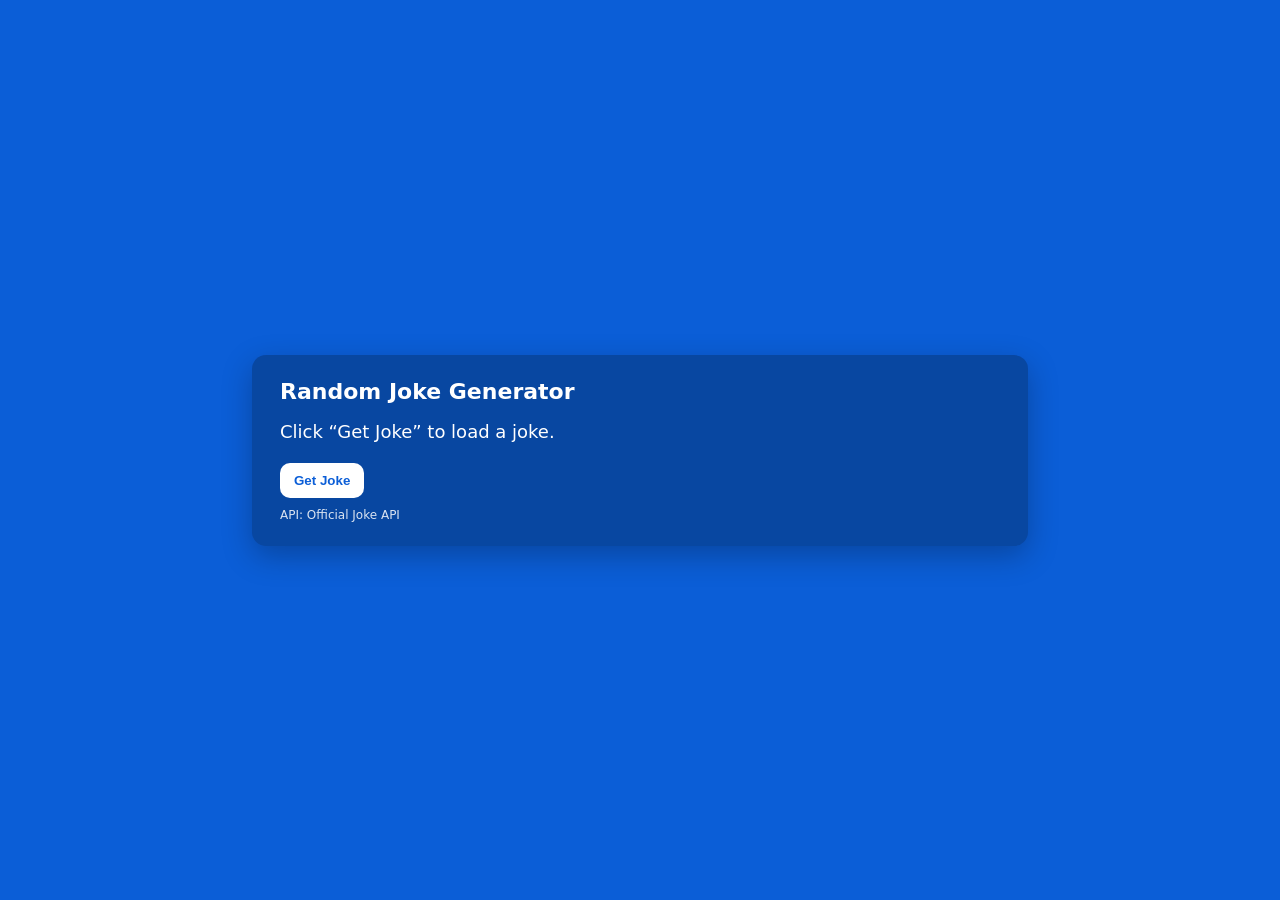
==== index.html @ 0bed6e16 "Add files via upload" ====
<!doctype html>
<html lang="en">
  <head>
    <meta charset="utf-8" />
    <meta name="viewport" content="width=device-width, initial-scale=1" />
    <title>Random Joke Generator</title>
    <style>
      body {
        margin: 0;
        min-height: 100vh;
        display: grid;
        place-items: center;
        font-family: system-ui, -apple-system, Segoe UI, Roboto, Arial, sans-serif;
        background: #0b5ed7; /* blue background */
        color: #fff;
      }

      .card {
        width: min(720px, 92vw);
        background: rgba(0, 0, 0, 0.25);
        padding: 24px 28px;
        border-radius: 14px;
        box-shadow: 0 10px 30px rgba(0, 0, 0, 0.25);
      }

      h1 {
        margin: 0 0 14px;
        font-size: 22px;
      }

      #setup {
        font-size: 18px;
        line-height: 1.5;
        margin: 12px 0 6px;
      }

      #punchline {
        font-size: 18px;
        font-weight: 700;
        line-height: 1.5;
        margin: 6px 0 18px;
        opacity: 0.95;
      }

      .row {
        display: flex;
        gap: 10px;
        flex-wrap: wrap;
      }

      button {
        border: 0;
        padding: 10px 14px;
        border-radius: 10px;
        cursor: pointer;
        font-weight: 600;
      }

      #btn {
        background: #ffffff;
        color: #0b5ed7;
      }

      #btn:disabled {
        opacity: 0.6;
        cursor: not-allowed;
      }

      .muted {
        margin-top: 10px;
        font-size: 12px;
        opacity: 0.85;
      }

      .error {
        margin-top: 10px;
        padding: 10px 12px;
        border-radius: 10px;
        background: rgba(220, 53, 69, 0.25);
        border: 1px solid rgba(220, 53, 69, 0.4);
        display: none;
      }
    </style>
  </head>
  <body>
    <div class="card">
      <h1>Random Joke Generator</h1>

      <div id="setup">Click “Get Joke” to load a joke.</div>
      <div id="punchline"></div>

      <div class="row">
        <button id="btn" type="button">Get Joke</button>
      </div>

      <div id="error" class="error"></div>
      <div class="muted">API: Official Joke API</div>
    </div>

    <script>
      const btn = document.getElementById("btn");
      const setupEl = document.getElementById("setup");
      const punchlineEl = document.getElementById("punchline");
      const errorEl = document.getElementById("error");

      async function getJoke() {
        errorEl.style.display = "none";
        errorEl.textContent = "";
        punchlineEl.textContent = "";
        btn.disabled = true;
        btn.textContent = "Loading...";

        try {
          // External API call
          const res = await fetch("https://official-joke-api.appspot.com/random_joke", {
            headers: { Accept: "application/json" },
          });

          if (!res.ok) {
            throw new Error(`API error: ${res.status} ${res.statusText}`);
          }

          const data = await res.json();
          setupEl.textContent = data.setup || "No setup found.";
          punchlineEl.textContent = data.punchline || "";
        } catch (err) {
          setupEl.textContent = "Could not load a joke right now.";
          errorEl.textContent =
            "Error: " + (err && err.message ? err.message : String(err));
          errorEl.style.display = "block";
        } finally {
          btn.disabled = false;
          btn.textContent = "Get Joke";
        }
      }

      btn.addEventListener("click", getJoke);
    </script>
  </body>
</html>
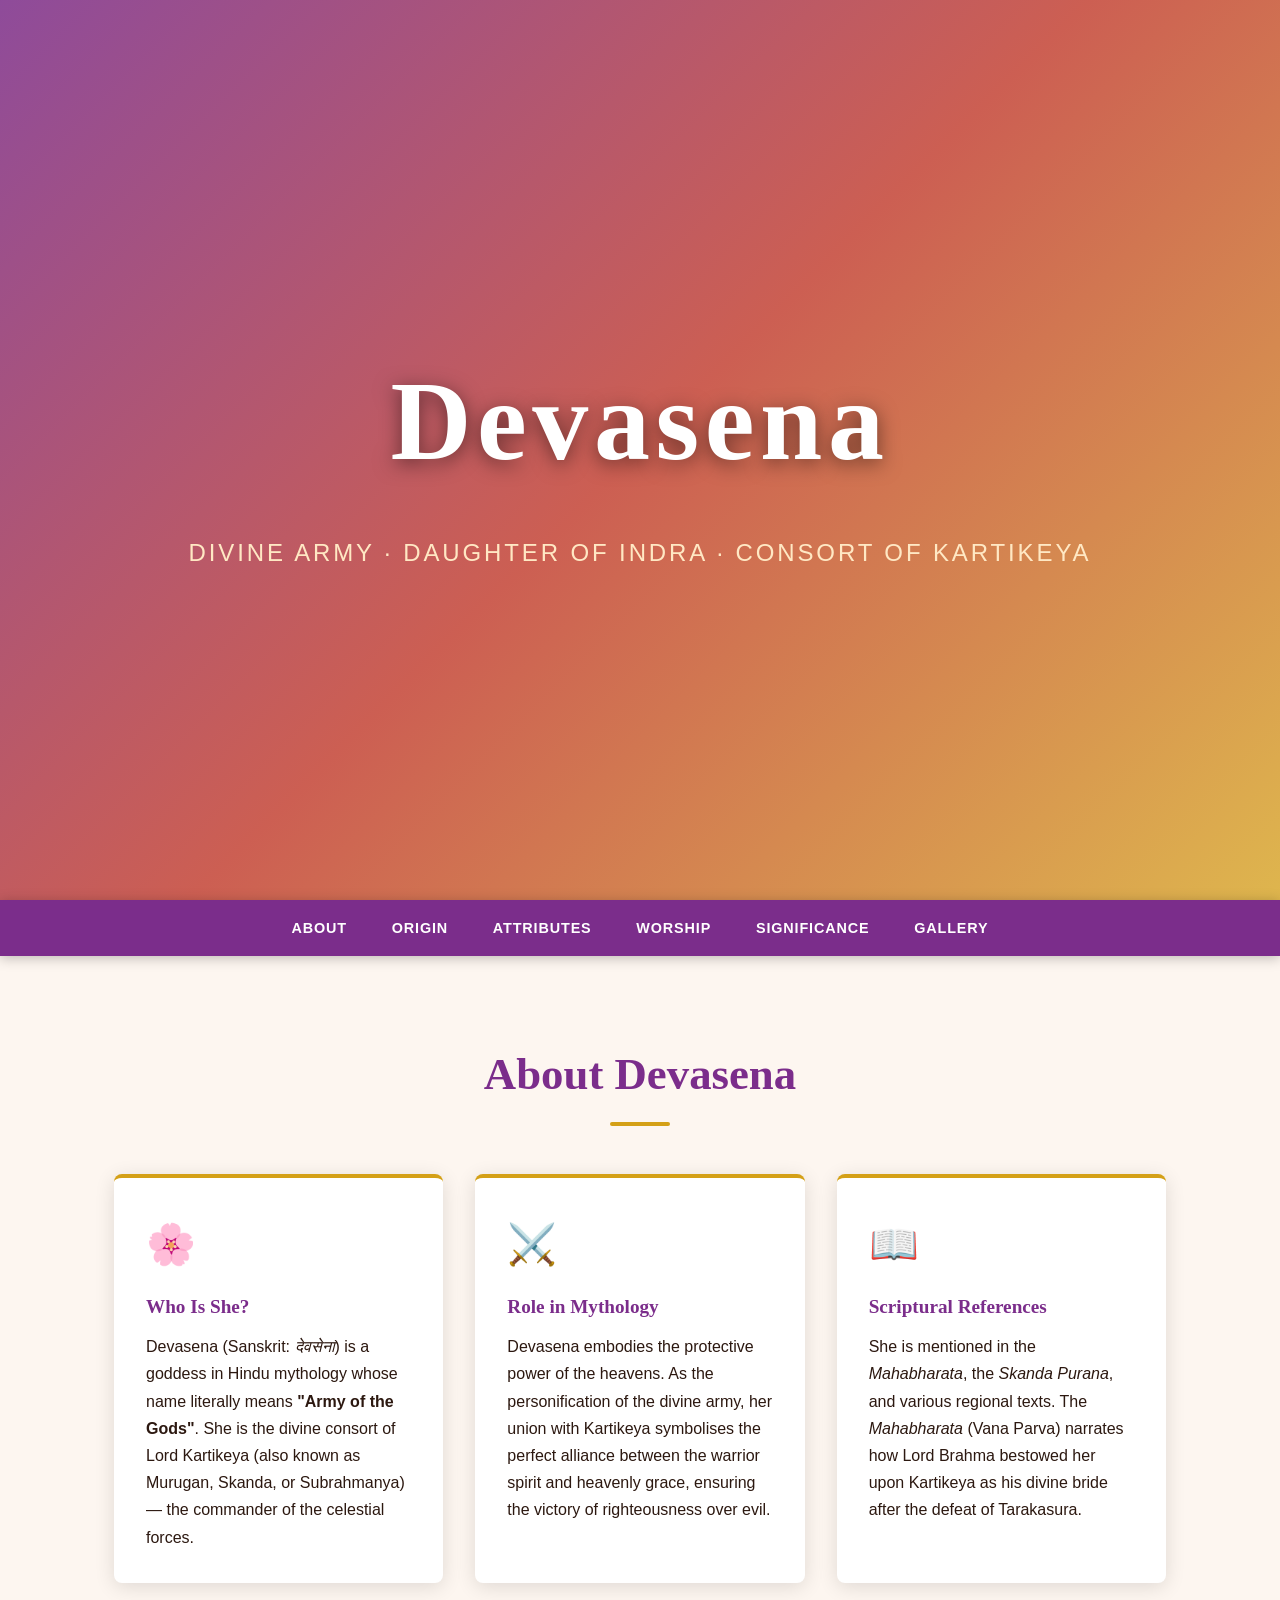
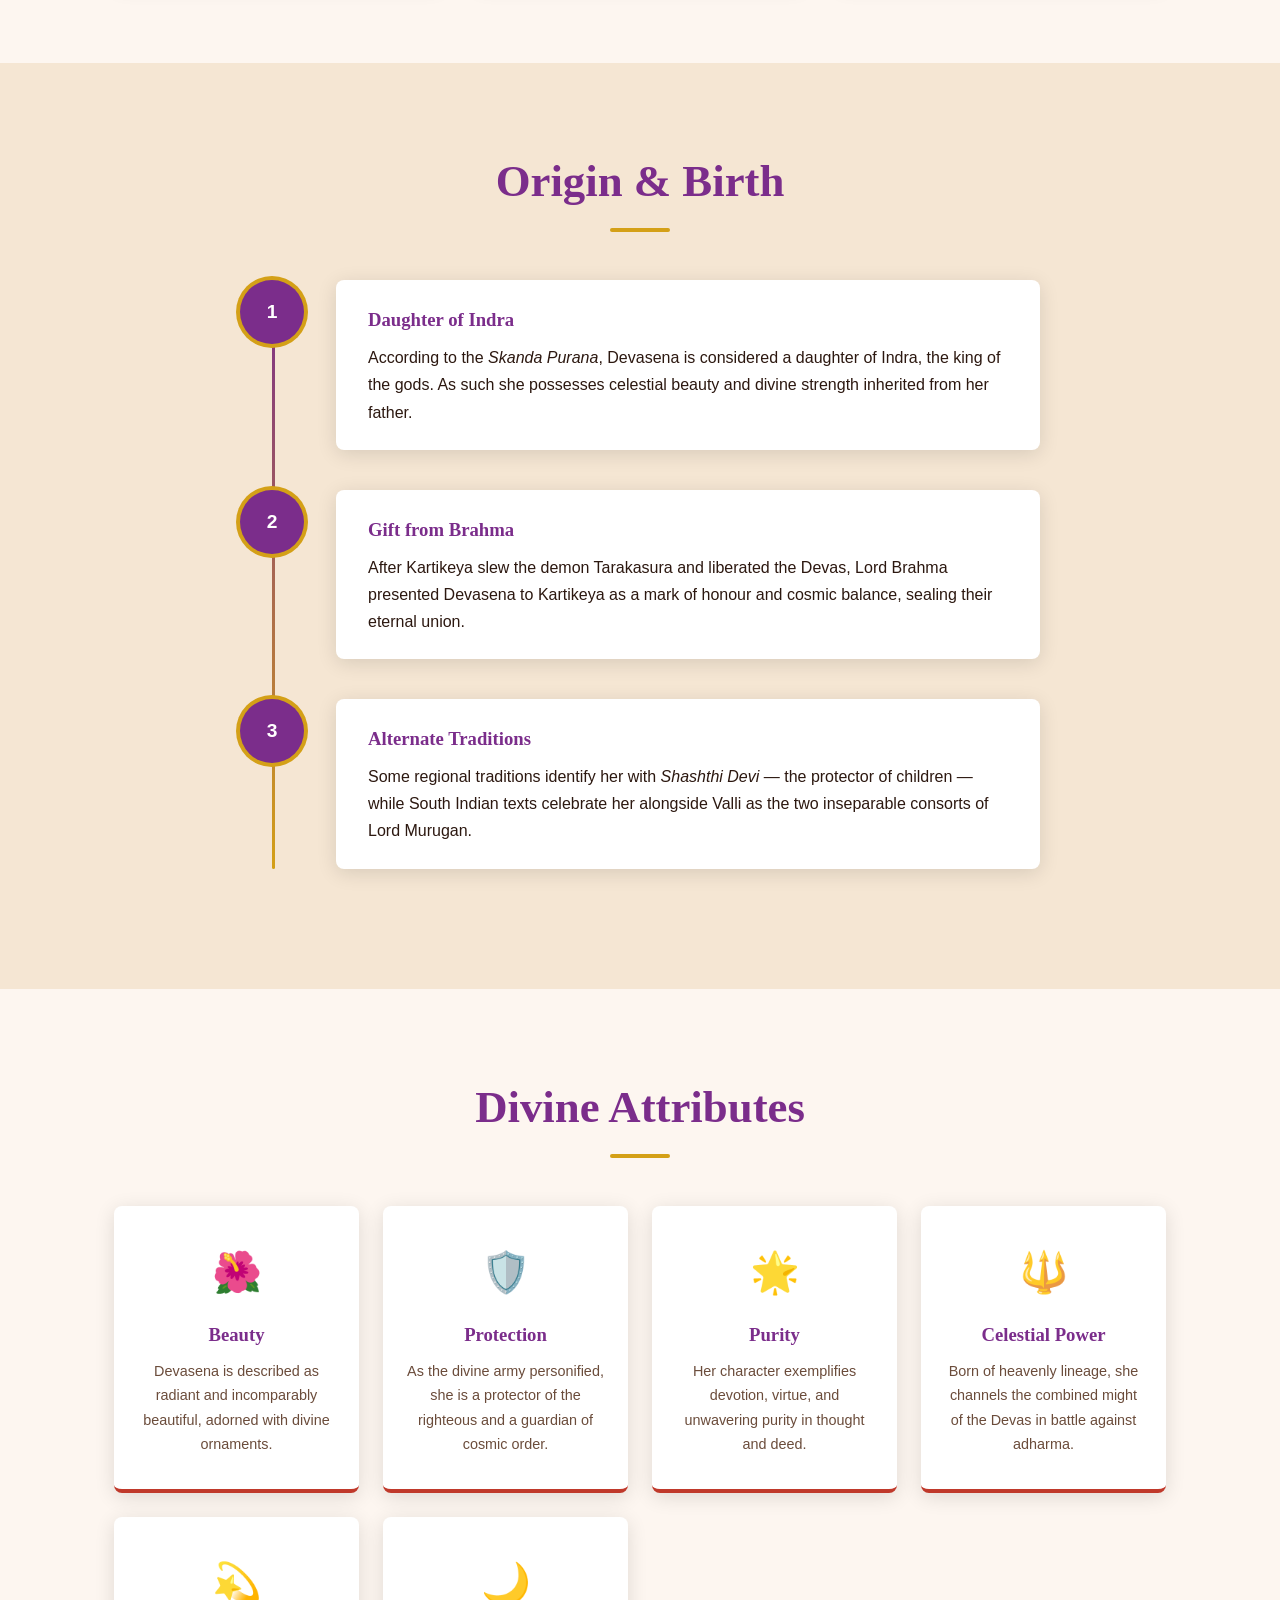
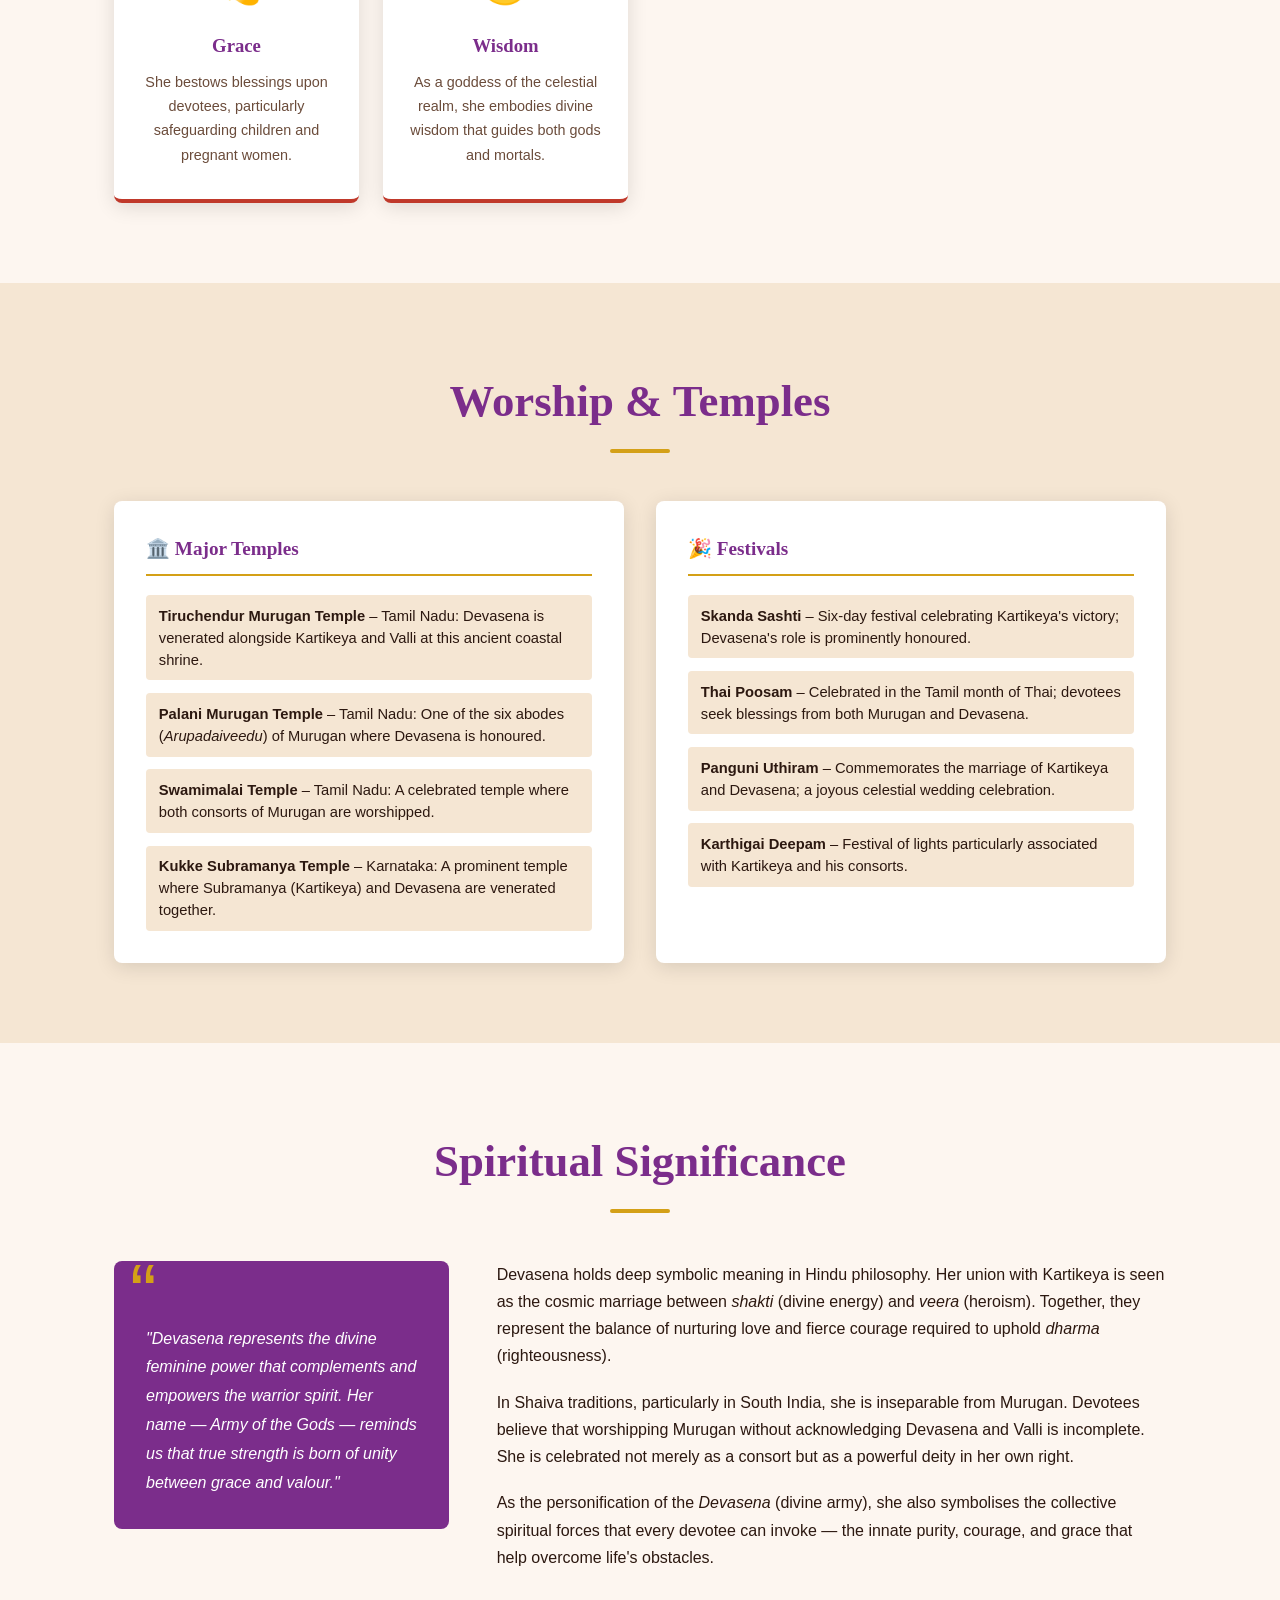
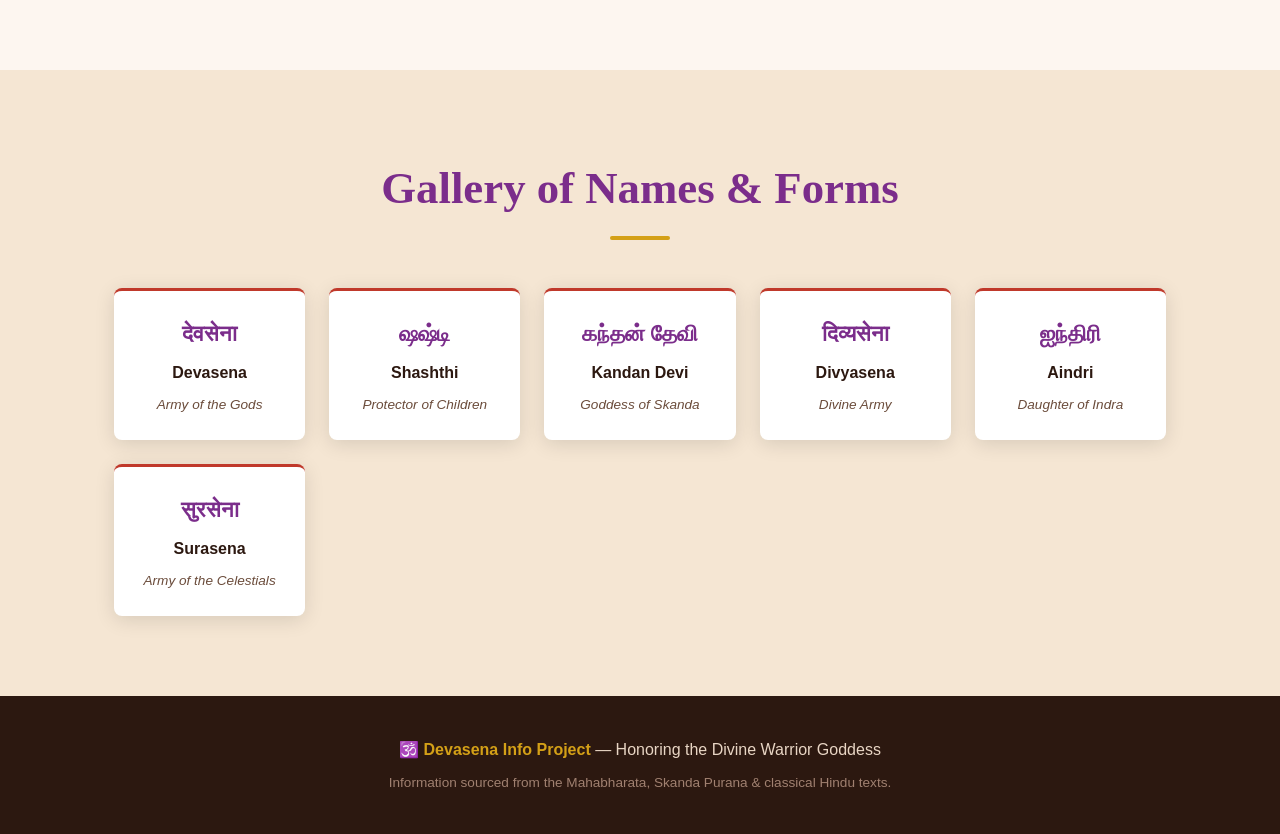
==== commit 07b58c8e: "Add Devasena info project: HTML, CSS, JS and updated README Co-authored-by: ilavarasanlearn-ai <2674" ====
--- a/index.html
+++ b/index.html
@@ -1,140 +1,267 @@
-<!doctype html>
-<html lang="en">
-  <head>
-    <meta charset="utf-8" />
-    <meta name="viewport" content="width=device-width, initial-scale=1" />
-    <title>Random Joke Generator</title>
-    <style>
-      body {
-        margin: 0;
-        min-height: 100vh;
-        display: grid;
-        place-items: center;
-        font-family: system-ui, -apple-system, Segoe UI, Roboto, Arial, sans-serif;
-        background: #0b5ed7; /* blue background */
-        color: #fff;
-      }
-
-      .card {
-        width: min(720px, 92vw);
-        background: rgba(0, 0, 0, 0.25);
-        padding: 24px 28px;
-        border-radius: 14px;
-        box-shadow: 0 10px 30px rgba(0, 0, 0, 0.25);
-      }
-
-      h1 {
-        margin: 0 0 14px;
-        font-size: 22px;
-      }
-
-      #setup {
-        font-size: 18px;
-        line-height: 1.5;
-        margin: 12px 0 6px;
-      }
-
-      #punchline {
-        font-size: 18px;
-        font-weight: 700;
-        line-height: 1.5;
-        margin: 6px 0 18px;
-        opacity: 0.95;
-      }
-
-      .row {
-        display: flex;
-        gap: 10px;
-        flex-wrap: wrap;
-      }
-
-      button {
-        border: 0;
-        padding: 10px 14px;
-        border-radius: 10px;
-        cursor: pointer;
-        font-weight: 600;
-      }
-
-      #btn {
-        background: #ffffff;
-        color: #0b5ed7;
-      }
-
-      #btn:disabled {
-        opacity: 0.6;
-        cursor: not-allowed;
-      }
-
-      .muted {
-        margin-top: 10px;
-        font-size: 12px;
-        opacity: 0.85;
-      }
-
-      .error {
-        margin-top: 10px;
-        padding: 10px 12px;
-        border-radius: 10px;
-        background: rgba(220, 53, 69, 0.25);
-        border: 1px solid rgba(220, 53, 69, 0.4);
-        display: none;
-      }
-    </style>
-  </head>
-  <body>
-    <div class="card">
-      <h1>Random Joke Generator</h1>
-
-      <div id="setup">Click “Get Joke” to load a joke.</div>
-      <div id="punchline"></div>
-
-      <div class="row">
-        <button id="btn" type="button">Get Joke</button>
-      </div>
-
-      <div id="error" class="error"></div>
-      <div class="muted">API: Official Joke API</div>
-    </div>
-
-    <script>
-      const btn = document.getElementById("btn");
-      const setupEl = document.getElementById("setup");
-      const punchlineEl = document.getElementById("punchline");
-      const errorEl = document.getElementById("error");
-
-      async function getJoke() {
-        errorEl.style.display = "none";
-        errorEl.textContent = "";
-        punchlineEl.textContent = "";
-        btn.disabled = true;
-        btn.textContent = "Loading...";
-
-        try {
-          // External API call
-          const res = await fetch("https://official-joke-api.appspot.com/random_joke", {
-            headers: { Accept: "application/json" },
-          });
-
-          if (!res.ok) {
-            throw new Error(`API error: ${res.status} ${res.statusText}`);
-          }
-
-          const data = await res.json();
-          setupEl.textContent = data.setup || "No setup found.";
-          punchlineEl.textContent = data.punchline || "";
-        } catch (err) {
-          setupEl.textContent = "Could not load a joke right now.";
-          errorEl.textContent =
-            "Error: " + (err && err.message ? err.message : String(err));
-          errorEl.style.display = "block";
-        } finally {
-          btn.disabled = false;
-          btn.textContent = "Get Joke";
-        }
-      }
-
-      btn.addEventListener("click", getJoke);
-    </script>
-  </body>
-</html>+<!DOCTYPE html>
+<html lang="en">
+<head>
+  <meta charset="UTF-8" />
+  <meta name="viewport" content="width=device-width, initial-scale=1.0" />
+  <title>Devasena – Divine Warrior Goddess</title>
+  <link rel="stylesheet" href="style.css" />
+</head>
+<body>
+
+  <!-- ========== HEADER ========== -->
+  <header class="hero">
+    <div class="hero-overlay">
+      <h1 class="hero-title">Devasena</h1>
+      <p class="hero-subtitle">Divine Army · Daughter of Indra · Consort of Kartikeya</p>
+    </div>
+  </header>
+
+  <!-- ========== NAV ========== -->
+  <nav class="navbar" id="navbar">
+    <ul>
+      <li><a href="#about">About</a></li>
+      <li><a href="#origin">Origin</a></li>
+      <li><a href="#attributes">Attributes</a></li>
+      <li><a href="#worship">Worship</a></li>
+      <li><a href="#significance">Significance</a></li>
+      <li><a href="#gallery">Gallery</a></li>
+    </ul>
+  </nav>
+
+  <!-- ========== MAIN ========== -->
+  <main>
+
+    <!-- About -->
+    <section id="about" class="section">
+      <div class="container">
+        <h2 class="section-title">About Devasena</h2>
+        <div class="card-grid">
+          <div class="card">
+            <span class="card-icon">🌸</span>
+            <h3>Who Is She?</h3>
+            <p>
+              Devasena (Sanskrit: <em>देवसेना</em>) is a goddess in Hindu mythology whose name
+              literally means <strong>"Army of the Gods"</strong>. She is the divine consort of
+              Lord Kartikeya (also known as Murugan, Skanda, or Subrahmanya) — the commander of
+              the celestial forces.
+            </p>
+          </div>
+          <div class="card">
+            <span class="card-icon">⚔️</span>
+            <h3>Role in Mythology</h3>
+            <p>
+              Devasena embodies the protective power of the heavens. As the personification of
+              the divine army, her union with Kartikeya symbolises the perfect alliance between
+              the warrior spirit and heavenly grace, ensuring the victory of righteousness over
+              evil.
+            </p>
+          </div>
+          <div class="card">
+            <span class="card-icon">📖</span>
+            <h3>Scriptural References</h3>
+            <p>
+              She is mentioned in the <em>Mahabharata</em>, the <em>Skanda Purana</em>, and
+              various regional texts. The <em>Mahabharata</em> (Vana Parva) narrates how Lord
+              Brahma bestowed her upon Kartikeya as his divine bride after the defeat of
+              Tarakasura.
+            </p>
+          </div>
+        </div>
+      </div>
+    </section>
+
+    <!-- Origin -->
+    <section id="origin" class="section section-alt">
+      <div class="container">
+        <h2 class="section-title">Origin &amp; Birth</h2>
+        <div class="timeline">
+          <div class="timeline-item">
+            <div class="timeline-marker">1</div>
+            <div class="timeline-content">
+              <h3>Daughter of Indra</h3>
+              <p>
+                According to the <em>Skanda Purana</em>, Devasena is considered a daughter of
+                Indra, the king of the gods. As such she possesses celestial beauty and divine
+                strength inherited from her father.
+              </p>
+            </div>
+          </div>
+          <div class="timeline-item">
+            <div class="timeline-marker">2</div>
+            <div class="timeline-content">
+              <h3>Gift from Brahma</h3>
+              <p>
+                After Kartikeya slew the demon Tarakasura and liberated the Devas, Lord Brahma
+                presented Devasena to Kartikeya as a mark of honour and cosmic balance, sealing
+                their eternal union.
+              </p>
+            </div>
+          </div>
+          <div class="timeline-item">
+            <div class="timeline-marker">3</div>
+            <div class="timeline-content">
+              <h3>Alternate Traditions</h3>
+              <p>
+                Some regional traditions identify her with <em>Shashthi Devi</em> — the
+                protector of children — while South Indian texts celebrate her alongside
+                Valli as the two inseparable consorts of Lord Murugan.
+              </p>
+            </div>
+          </div>
+        </div>
+      </div>
+    </section>
+
+    <!-- Attributes -->
+    <section id="attributes" class="section">
+      <div class="container">
+        <h2 class="section-title">Divine Attributes</h2>
+        <div class="attributes-grid">
+          <div class="attribute-item">
+            <div class="attribute-icon">🌺</div>
+            <h3>Beauty</h3>
+            <p>Devasena is described as radiant and incomparably beautiful, adorned with divine ornaments.</p>
+          </div>
+          <div class="attribute-item">
+            <div class="attribute-icon">🛡️</div>
+            <h3>Protection</h3>
+            <p>As the divine army personified, she is a protector of the righteous and a guardian of cosmic order.</p>
+          </div>
+          <div class="attribute-item">
+            <div class="attribute-icon">🌟</div>
+            <h3>Purity</h3>
+            <p>Her character exemplifies devotion, virtue, and unwavering purity in thought and deed.</p>
+          </div>
+          <div class="attribute-item">
+            <div class="attribute-icon">🔱</div>
+            <h3>Celestial Power</h3>
+            <p>Born of heavenly lineage, she channels the combined might of the Devas in battle against adharma.</p>
+          </div>
+          <div class="attribute-item">
+            <div class="attribute-icon">💫</div>
+            <h3>Grace</h3>
+            <p>She bestows blessings upon devotees, particularly safeguarding children and pregnant women.</p>
+          </div>
+          <div class="attribute-item">
+            <div class="attribute-icon">🌙</div>
+            <h3>Wisdom</h3>
+            <p>As a goddess of the celestial realm, she embodies divine wisdom that guides both gods and mortals.</p>
+          </div>
+        </div>
+      </div>
+    </section>
+
+    <!-- Worship -->
+    <section id="worship" class="section section-alt">
+      <div class="container">
+        <h2 class="section-title">Worship &amp; Temples</h2>
+        <div class="worship-grid">
+          <div class="worship-card">
+            <h3>🏛️ Major Temples</h3>
+            <ul>
+              <li><strong>Tiruchendur Murugan Temple</strong> – Tamil Nadu: Devasena is venerated alongside Kartikeya and Valli at this ancient coastal shrine.</li>
+              <li><strong>Palani Murugan Temple</strong> – Tamil Nadu: One of the six abodes (<em>Arupadaiveedu</em>) of Murugan where Devasena is honoured.</li>
+              <li><strong>Swamimalai Temple</strong> – Tamil Nadu: A celebrated temple where both consorts of Murugan are worshipped.</li>
+              <li><strong>Kukke Subramanya Temple</strong> – Karnataka: A prominent temple where Subramanya (Kartikeya) and Devasena are venerated together.</li>
+            </ul>
+          </div>
+          <div class="worship-card">
+            <h3>🎉 Festivals</h3>
+            <ul>
+              <li><strong>Skanda Sashti</strong> – Six-day festival celebrating Kartikeya's victory; Devasena's role is prominently honoured.</li>
+              <li><strong>Thai Poosam</strong> – Celebrated in the Tamil month of Thai; devotees seek blessings from both Murugan and Devasena.</li>
+              <li><strong>Panguni Uthiram</strong> – Commemorates the marriage of Kartikeya and Devasena; a joyous celestial wedding celebration.</li>
+              <li><strong>Karthigai Deepam</strong> – Festival of lights particularly associated with Kartikeya and his consorts.</li>
+            </ul>
+          </div>
+        </div>
+      </div>
+    </section>
+
+    <!-- Significance -->
+    <section id="significance" class="section">
+      <div class="container">
+        <h2 class="section-title">Spiritual Significance</h2>
+        <div class="significance-block">
+          <div class="quote-box">
+            <blockquote>
+              "Devasena represents the divine feminine power that complements and empowers the
+              warrior spirit. Her name — <em>Army of the Gods</em> — reminds us that true
+              strength is born of unity between grace and valour."
+            </blockquote>
+          </div>
+          <div class="significance-text">
+            <p>
+              Devasena holds deep symbolic meaning in Hindu philosophy. Her union with Kartikeya
+              is seen as the cosmic marriage between <em>shakti</em> (divine energy) and
+              <em>veera</em> (heroism). Together, they represent the balance of nurturing
+              love and fierce courage required to uphold <em>dharma</em> (righteousness).
+            </p>
+            <p>
+              In Shaiva traditions, particularly in South India, she is inseparable from Murugan.
+              Devotees believe that worshipping Murugan without acknowledging Devasena and Valli
+              is incomplete. She is celebrated not merely as a consort but as a powerful deity
+              in her own right.
+            </p>
+            <p>
+              As the personification of the <em>Devasena</em> (divine army), she also
+              symbolises the collective spiritual forces that every devotee can invoke — the
+              innate purity, courage, and grace that help overcome life's obstacles.
+            </p>
+          </div>
+        </div>
+      </div>
+    </section>
+
+    <!-- Gallery -->
+    <section id="gallery" class="section section-alt">
+      <div class="container">
+        <h2 class="section-title">Gallery of Names &amp; Forms</h2>
+        <div class="names-grid">
+          <div class="name-card">
+            <span class="name-sanskrit">देवसेना</span>
+            <span class="name-english">Devasena</span>
+            <span class="name-meaning">Army of the Gods</span>
+          </div>
+          <div class="name-card">
+            <span class="name-sanskrit">ஷஷ்டி</span>
+            <span class="name-english">Shashthi</span>
+            <span class="name-meaning">Protector of Children</span>
+          </div>
+          <div class="name-card">
+            <span class="name-sanskrit">கந்தன் தேவி</span>
+            <span class="name-english">Kandan Devi</span>
+            <span class="name-meaning">Goddess of Skanda</span>
+          </div>
+          <div class="name-card">
+            <span class="name-sanskrit">दिव्यसेना</span>
+            <span class="name-english">Divyasena</span>
+            <span class="name-meaning">Divine Army</span>
+          </div>
+          <div class="name-card">
+            <span class="name-sanskrit">ஐந்திரி</span>
+            <span class="name-english">Aindri</span>
+            <span class="name-meaning">Daughter of Indra</span>
+          </div>
+          <div class="name-card">
+            <span class="name-sanskrit">सुरसेना</span>
+            <span class="name-english">Surasena</span>
+            <span class="name-meaning">Army of the Celestials</span>
+          </div>
+        </div>
+      </div>
+    </section>
+
+  </main>
+
+  <!-- ========== FOOTER ========== -->
+  <footer class="footer">
+    <div class="container">
+      <p>🕉️ <strong>Devasena Info Project</strong> — Honoring the Divine Warrior Goddess</p>
+      <p class="footer-sub">Information sourced from the Mahabharata, Skanda Purana &amp; classical Hindu texts.</p>
+    </div>
+  </footer>
+
+  <script src="script.js"></script>
+</body>
+</html>
--- a/style.css
+++ b/style.css
@@ -0,0 +1,440 @@
+/* ====================================================
+   Devasena Info Project — style.css
+   ==================================================== */
+
+/* ---------- Reset & Base ---------- */
+*, *::before, *::after {
+  box-sizing: border-box;
+  margin: 0;
+  padding: 0;
+}
+
+:root {
+  --clr-primary:   #7b2d8b;
+  --clr-secondary: #c0392b;
+  --clr-accent:    #f39c12;
+  --clr-gold:      #d4a017;
+  --clr-bg:        #fdf6f0;
+  --clr-bg-alt:    #f5e6d3;
+  --clr-text:      #2c1810;
+  --clr-text-muted:#6b4c3b;
+  --clr-white:     #ffffff;
+
+  --ff-heading: 'Georgia', 'Times New Roman', serif;
+  --ff-body:    'Segoe UI', 'Helvetica Neue', Arial, sans-serif;
+
+  --radius:    0.5rem;
+  --shadow:    0 4px 20px rgba(0, 0, 0, 0.12);
+  --shadow-lg: 0 8px 40px rgba(0, 0, 0, 0.18);
+  --transition: 0.3s ease;
+}
+
+html {
+  scroll-behavior: smooth;
+}
+
+body {
+  font-family: var(--ff-body);
+  background-color: var(--clr-bg);
+  color: var(--clr-text);
+  line-height: 1.7;
+}
+
+/* ---------- Container ---------- */
+.container {
+  max-width: 1100px;
+  margin: 0 auto;
+  padding: 0 1.5rem;
+}
+
+/* ---------- Hero ---------- */
+.hero {
+  min-height: 100vh;
+  background:
+    linear-gradient(
+      135deg,
+      rgba(123, 45, 139, 0.85) 0%,
+      rgba(192, 57, 43, 0.80) 50%,
+      rgba(212, 160, 23, 0.75) 100%
+    ),
+    url('https://upload.wikimedia.org/wikipedia/commons/thumb/4/4e/Kartikeya_with_Devasena_and_Valli.jpg/800px-Kartikeya_with_Devasena_and_Valli.jpg')
+    center/cover no-repeat;
+  display: flex;
+  align-items: center;
+  justify-content: center;
+  text-align: center;
+  position: relative;
+}
+
+.hero-overlay {
+  padding: 2rem;
+  animation: fadeInDown 1s ease;
+}
+
+.hero-title {
+  font-family: var(--ff-heading);
+  font-size: clamp(3rem, 10vw, 7rem);
+  color: var(--clr-white);
+  text-shadow: 0 4px 20px rgba(0, 0, 0, 0.5);
+  letter-spacing: 0.05em;
+  margin-bottom: 1rem;
+}
+
+.hero-subtitle {
+  font-size: clamp(1rem, 2.5vw, 1.5rem);
+  color: #ffe8c4;
+  letter-spacing: 0.12em;
+  text-transform: uppercase;
+}
+
+@keyframes fadeInDown {
+  from { opacity: 0; transform: translateY(-40px); }
+  to   { opacity: 1; transform: translateY(0); }
+}
+
+/* ---------- Navbar ---------- */
+.navbar {
+  position: sticky;
+  top: 0;
+  z-index: 100;
+  background: var(--clr-primary);
+  box-shadow: 0 2px 12px rgba(0, 0, 0, 0.25);
+}
+
+.navbar ul {
+  display: flex;
+  justify-content: center;
+  flex-wrap: wrap;
+  list-style: none;
+  gap: 0;
+}
+
+.navbar ul li a {
+  display: block;
+  padding: 1rem 1.4rem;
+  color: var(--clr-white);
+  text-decoration: none;
+  font-size: 0.9rem;
+  font-weight: 600;
+  letter-spacing: 0.06em;
+  text-transform: uppercase;
+  transition: background var(--transition), color var(--transition);
+}
+
+.navbar ul li a:hover {
+  background: var(--clr-gold);
+  color: var(--clr-text);
+}
+
+/* ---------- Sections ---------- */
+.section {
+  padding: 5rem 0;
+}
+
+.section-alt {
+  background-color: var(--clr-bg-alt);
+}
+
+.section-title {
+  font-family: var(--ff-heading);
+  font-size: clamp(1.8rem, 4vw, 2.8rem);
+  color: var(--clr-primary);
+  text-align: center;
+  margin-bottom: 3rem;
+  position: relative;
+}
+
+.section-title::after {
+  content: '';
+  display: block;
+  width: 60px;
+  height: 4px;
+  background: var(--clr-gold);
+  border-radius: 2px;
+  margin: 0.6rem auto 0;
+}
+
+/* ---------- Card Grid (About) ---------- */
+.card-grid {
+  display: grid;
+  grid-template-columns: repeat(auto-fit, minmax(280px, 1fr));
+  gap: 2rem;
+}
+
+.card {
+  background: var(--clr-white);
+  border-radius: var(--radius);
+  padding: 2rem;
+  box-shadow: var(--shadow);
+  transition: transform var(--transition), box-shadow var(--transition);
+  border-top: 4px solid var(--clr-gold);
+}
+
+.card:hover {
+  transform: translateY(-6px);
+  box-shadow: var(--shadow-lg);
+}
+
+.card-icon {
+  font-size: 2.5rem;
+  display: block;
+  margin-bottom: 0.8rem;
+}
+
+.card h3 {
+  font-family: var(--ff-heading);
+  color: var(--clr-primary);
+  margin-bottom: 0.6rem;
+  font-size: 1.2rem;
+}
+
+/* ---------- Timeline (Origin) ---------- */
+.timeline {
+  position: relative;
+  max-width: 800px;
+  margin: 0 auto;
+}
+
+.timeline::before {
+  content: '';
+  position: absolute;
+  left: 2rem;
+  top: 0;
+  bottom: 0;
+  width: 3px;
+  background: linear-gradient(to bottom, var(--clr-primary), var(--clr-gold));
+  border-radius: 2px;
+}
+
+.timeline-item {
+  display: flex;
+  gap: 2rem;
+  margin-bottom: 2.5rem;
+  position: relative;
+}
+
+.timeline-marker {
+  flex-shrink: 0;
+  width: 4rem;
+  height: 4rem;
+  border-radius: 50%;
+  background: var(--clr-primary);
+  color: var(--clr-white);
+  display: flex;
+  align-items: center;
+  justify-content: center;
+  font-weight: 700;
+  font-size: 1.2rem;
+  box-shadow: 0 0 0 4px var(--clr-gold);
+  z-index: 1;
+}
+
+.timeline-content {
+  background: var(--clr-white);
+  border-radius: var(--radius);
+  padding: 1.5rem 2rem;
+  box-shadow: var(--shadow);
+  flex: 1;
+}
+
+.timeline-content h3 {
+  font-family: var(--ff-heading);
+  color: var(--clr-primary);
+  margin-bottom: 0.5rem;
+}
+
+/* ---------- Attributes Grid ---------- */
+.attributes-grid {
+  display: grid;
+  grid-template-columns: repeat(auto-fit, minmax(200px, 1fr));
+  gap: 1.5rem;
+}
+
+.attribute-item {
+  text-align: center;
+  padding: 2rem 1.5rem;
+  background: var(--clr-white);
+  border-radius: var(--radius);
+  box-shadow: var(--shadow);
+  transition: transform var(--transition);
+  border-bottom: 4px solid var(--clr-secondary);
+}
+
+.attribute-item:hover {
+  transform: translateY(-5px);
+}
+
+.attribute-icon {
+  font-size: 2.5rem;
+  margin-bottom: 0.8rem;
+  display: block;
+}
+
+.attribute-item h3 {
+  font-family: var(--ff-heading);
+  color: var(--clr-primary);
+  margin-bottom: 0.5rem;
+}
+
+.attribute-item p {
+  font-size: 0.9rem;
+  color: var(--clr-text-muted);
+}
+
+/* ---------- Worship Grid ---------- */
+.worship-grid {
+  display: grid;
+  grid-template-columns: repeat(auto-fit, minmax(320px, 1fr));
+  gap: 2rem;
+}
+
+.worship-card {
+  background: var(--clr-white);
+  border-radius: var(--radius);
+  padding: 2rem;
+  box-shadow: var(--shadow);
+}
+
+.worship-card h3 {
+  font-family: var(--ff-heading);
+  color: var(--clr-primary);
+  margin-bottom: 1.2rem;
+  font-size: 1.2rem;
+  border-bottom: 2px solid var(--clr-gold);
+  padding-bottom: 0.5rem;
+}
+
+.worship-card ul {
+  list-style: none;
+  display: flex;
+  flex-direction: column;
+  gap: 0.8rem;
+}
+
+.worship-card ul li {
+  padding: 0.6rem 0.8rem;
+  background: var(--clr-bg-alt);
+  border-radius: calc(var(--radius) / 2);
+  font-size: 0.92rem;
+  line-height: 1.5;
+}
+
+/* ---------- Significance ---------- */
+.significance-block {
+  display: grid;
+  grid-template-columns: 1fr 2fr;
+  gap: 3rem;
+  align-items: start;
+}
+
+@media (max-width: 700px) {
+  .significance-block {
+    grid-template-columns: 1fr;
+  }
+}
+
+.quote-box {
+  background: var(--clr-primary);
+  border-radius: var(--radius);
+  padding: 2rem;
+  position: relative;
+}
+
+.quote-box::before {
+  content: '\201C';
+  font-size: 5rem;
+  color: var(--clr-gold);
+  line-height: 1;
+  position: absolute;
+  top: -0.5rem;
+  left: 1rem;
+}
+
+.quote-box blockquote {
+  color: var(--clr-white);
+  font-style: italic;
+  font-size: 1rem;
+  line-height: 1.8;
+  padding-top: 2rem;
+}
+
+.significance-text p {
+  margin-bottom: 1.2rem;
+  font-size: 1rem;
+}
+
+/* ---------- Names Gallery ---------- */
+.names-grid {
+  display: grid;
+  grid-template-columns: repeat(auto-fill, minmax(160px, 1fr));
+  gap: 1.5rem;
+}
+
+.name-card {
+  background: var(--clr-white);
+  border-radius: var(--radius);
+  padding: 1.5rem 1rem;
+  text-align: center;
+  box-shadow: var(--shadow);
+  display: flex;
+  flex-direction: column;
+  gap: 0.4rem;
+  border-top: 3px solid var(--clr-secondary);
+  transition: transform var(--transition);
+}
+
+.name-card:hover {
+  transform: translateY(-5px);
+}
+
+.name-sanskrit {
+  font-size: 1.4rem;
+  color: var(--clr-primary);
+  font-weight: 700;
+}
+
+.name-english {
+  font-weight: 600;
+  color: var(--clr-text);
+}
+
+.name-meaning {
+  font-size: 0.85rem;
+  color: var(--clr-text-muted);
+  font-style: italic;
+}
+
+/* ---------- Footer ---------- */
+.footer {
+  background: var(--clr-text);
+  color: #e8d5c4;
+  text-align: center;
+  padding: 2.5rem 1rem;
+}
+
+.footer strong {
+  color: var(--clr-gold);
+}
+
+.footer-sub {
+  margin-top: 0.5rem;
+  font-size: 0.85rem;
+  color: #a08070;
+}
+
+/* ---------- Responsive Tweaks ---------- */
+@media (max-width: 640px) {
+  .navbar ul li a {
+    padding: 0.75rem 0.9rem;
+    font-size: 0.8rem;
+  }
+
+  .timeline::before {
+    left: 1.5rem;
+  }
+
+  .timeline-marker {
+    width: 3rem;
+    height: 3rem;
+  }
+}
